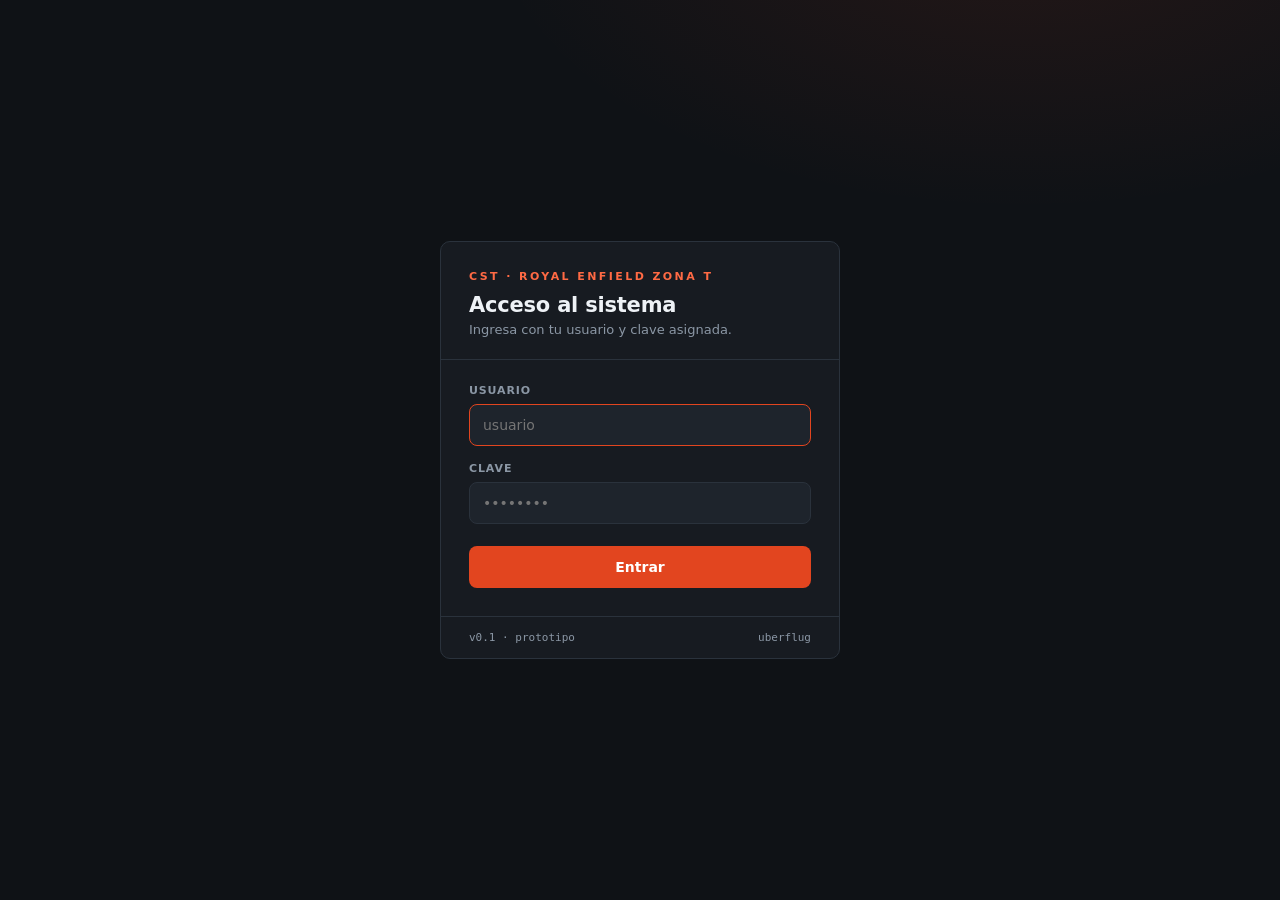
==== agente-cst.html @ 7fef7614 "feat: login con roles y guard de sesion en todas las vistas - Agrega login.html (roles: tecnico, ven" ====
<!DOCTYPE html>
<html lang="es">
<head>
<meta charset="UTF-8">
<meta name="viewport" content="width=device-width, initial-scale=1.0">
<script>
/* Guard de sesion: sin sesion valida -> login */
(function(){
  try{
    var s = JSON.parse(sessionStorage.getItem("cst_session") || "null");
    if(!s || !s.role){ location.replace("login.html"); }
  }catch(e){ location.replace("login.html"); }
})();
</script>
<title>Agente IA — CST Royal Enfield</title>
<style>
  @import url('https://fonts.googleapis.com/css2?family=Inter:wght@400;500;600;700&display=swap');

  :root {
    --red: #C8102E;
    --gold: #C9A84C;
    --bg: #1A1A1A;
    --card: #242424;
    --input-bg: #2E2E2E;
    --border: #3A3A3A;
    --border-focus: #C9A84C;
    --text: #F0F0F0;
    --text-muted: #888;
    --error: #FF4D4D;
  }

  * { box-sizing: border-box; margin: 0; padding: 0; }

  html, body {
    height: 100%;
    background: var(--bg);
    color: var(--text);
    font-family: 'Inter', sans-serif;
  }

  body {
    display: flex;
    flex-direction: column;
  }

  .header {
    display: flex;
    align-items: center;
    gap: 12px;
    padding: 16px 20px;
    border-bottom: 1px solid var(--border);
    flex-shrink: 0;
  }

  .back-btn {
    display: flex;
    align-items: center;
    justify-content: center;
    width: 36px;
    height: 36px;
    background: var(--card);
    border: 1px solid var(--border);
    border-radius: 8px;
    text-decoration: none;
    color: var(--text);
    font-size: 16px;
    transition: border-color 0.15s;
    flex-shrink: 0;
  }

  .back-btn:hover { border-color: var(--gold); }

  .header-text h1 {
    font-size: 16px;
    font-weight: 700;
    color: var(--text);
  }

  .header-text p {
    font-size: 12px;
    color: var(--text-muted);
  }

  .header-dot {
    width: 8px;
    height: 8px;
    background: #2ECC71;
    border-radius: 50%;
    margin-left: auto;
    flex-shrink: 0;
    box-shadow: 0 0 6px rgba(46,204,113,0.5);
  }

  .chat-wrap {
    flex: 1;
    display: flex;
    flex-direction: column;
    min-height: 0;
    padding: 0 16px;
    max-width: 640px;
    width: 100%;
    margin: 0 auto;
  }

  .chat-history {
    flex: 1;
    overflow-y: auto;
    padding: 20px 0 16px;
    display: flex;
    flex-direction: column;
    gap: 16px;
  }

  .chat-empty {
    color: var(--text-muted);
    font-size: 14px;
    text-align: center;
    margin: auto;
    line-height: 1.6;
  }

  .chat-empty strong {
    display: block;
    font-size: 16px;
    color: var(--text);
    margin-bottom: 8px;
  }

  .suggestions {
    display: flex;
    flex-direction: column;
    gap: 8px;
    margin-top: 20px;
  }

  .suggestion {
    background: var(--card);
    border: 1px solid var(--border);
    border-radius: 10px;
    padding: 10px 14px;
    font-size: 13px;
    color: var(--text-muted);
    cursor: pointer;
    transition: border-color 0.15s, color 0.15s;
    text-align: left;
  }

  .suggestion:hover { border-color: var(--gold); color: var(--text); }

  .chat-msg {
    display: flex;
    flex-direction: column;
    gap: 4px;
    max-width: 85%;
  }

  .chat-msg.user { align-self: flex-end; align-items: flex-end; }
  .chat-msg.assistant { align-self: flex-start; }

  .chat-role {
    font-size: 10px;
    font-weight: 700;
    text-transform: uppercase;
    letter-spacing: 0.6px;
    color: var(--text-muted);
    padding: 0 4px;
  }

  .chat-bubble {
    padding: 11px 15px;
    border-radius: 12px;
    font-size: 14px;
    line-height: 1.55;
  }

  .chat-msg.user .chat-bubble {
    background: var(--red);
    color: white;
    border-radius: 12px 12px 2px 12px;
  }

  .chat-msg.assistant .chat-bubble {
    background: var(--card);
    border: 1px solid var(--border);
    color: var(--text);
    border-radius: 12px 12px 12px 2px;
  }

  .chat-msg.assistant.thinking .chat-bubble {
    color: var(--text-muted);
    font-style: italic;
  }

  .input-area {
    padding: 12px 0 24px;
    flex-shrink: 0;
  }

  .input-row {
    display: flex;
    gap: 10px;
    background: var(--card);
    border: 1px solid var(--border);
    border-radius: 12px;
    padding: 8px 8px 8px 16px;
    transition: border-color 0.15s;
  }

  .input-row:focus-within { border-color: var(--border-focus); }

  .input-row input {
    flex: 1;
    background: transparent;
    border: none;
    color: var(--text);
    font-family: 'Inter', sans-serif;
    font-size: 14px;
    outline: none;
    padding: 4px 0;
  }

  .input-row input::placeholder { color: var(--text-muted); }

  .send-btn {
    background: var(--red);
    color: white;
    border: none;
    border-radius: 8px;
    width: 36px;
    height: 36px;
    cursor: pointer;
    display: flex;
    align-items: center;
    justify-content: center;
    flex-shrink: 0;
    transition: opacity 0.15s;
  }

  .send-btn svg { width: 16px; height: 16px; fill: white; }
  .send-btn:hover { opacity: 0.85; }
  .send-btn:disabled { opacity: 0.4; cursor: not-allowed; }

  .input-hint {
    font-size: 11px;
    color: var(--text-muted);
    text-align: center;
    margin-top: 8px;
  }
</style>
</head>
<body>

  <div class="header">
    <a class="back-btn" href="index.html">←</a>
    <svg viewBox="0 0 24 24" fill="none" stroke="white" stroke-width="2" style="width:28px;height:28px;flex-shrink:0"><path d="M12 2a2 2 0 0 1 2 2c0 .74-.4 1.39-1 1.73V7h1a7 7 0 0 1 7 7h1a1 1 0 0 1 1 1v3a1 1 0 0 1-1 1h-1v1a2 2 0 0 1-2 2H5a2 2 0 0 1-2-2v-1H2a1 1 0 0 1-1-1v-3a1 1 0 0 1 1-1h1a7 7 0 0 1 7-7h1V5.73c-.6-.34-1-.99-1-1.73a2 2 0 0 1 2-2z"/><circle cx="9" cy="13" r="1"/><circle cx="15" cy="13" r="1"/></svg>
    <div class="header-text">
      <h1>Agente IA</h1>
      <p>CST Royal Enfield · Llama 3.1 via Groq</p>
    </div>
    <div class="header-dot"></div>
  </div>

  <div class="chat-wrap">
    <div class="chat-history" id="chatHistory">
      <div class="chat-empty">
        <strong>Hola, soy el asistente del taller</strong>
        Pregúntame sobre motos en taller, técnicos,<br>tiempos de entrega o facturación.
        <div class="suggestions">
          <button class="suggestion" onclick="askSuggestion(this)">¿Cuántas motos están en taller ahora?</button>
          <button class="suggestion" onclick="askSuggestion(this)">¿Cuál es la tasa de upsell cerrado este mes?</button>
          <button class="suggestion" onclick="askSuggestion(this)">¿Qué técnico tiene más motos asignadas?</button>
        </div>
      </div>
    </div>

    <div class="input-area">
      <div class="input-row">
        <input type="text" id="chatInput" placeholder="Escribe tu pregunta..." onkeydown="if(event.key==='Enter') sendChat()">
        <button class="send-btn" id="sendBtn" onclick="sendChat()" title="Enviar">
          <svg viewBox="0 0 24 24"><path d="M2.01 21L23 12 2.01 3 2 10l15 2-15 2z"/></svg>
        </button>
      </div>
      <p class="input-hint">Powered by Groq · Llama 3.1</p>
    </div>
  </div>

<script>
  const WORKER_URL = 'https://cst-royal-enfield-api.juanguillermoalba.workers.dev';

  let chatHistory = [];
  let emptyScreenRemoved = false;
  let tallerContext = null;

  async function loadContext() {
    try {
      const res = await fetch(`${WORKER_URL}/dashboard`);
      const data = await res.json();
      const salidas = data.salida?.records || [];
      const ingresos = data.ingreso?.records || [];
      const ahora = new Date();

      const placasConSalida = new Set(salidas.map(s => (s.fields['Placa'] || '').toUpperCase()).filter(Boolean));
      const motosEnTaller = ingresos.filter(r => !placasConSalida.has((r.fields['Placa'] || '').toUpperCase()));

      const pendientesMas24h = motosEnTaller.filter(r => {
        const ts = r.fields['Timestamp ingreso'];
        return ts && (ahora - new Date(ts)) > 86400000;
      });

      const tecnicoCount = {};
      ingresos.forEach(r => {
        const t = r.fields['Técnico asignado'];
        if (t) tecnicoCount[t] = (tecnicoCount[t] || 0) + 1;
      });

      const facturacionPorTecnico = {};
      salidas.forEach(s => {
        const t = s.fields['Técnico entrega'];
        const v = s.fields['Valor final'] || 0;
        if (t) facturacionPorTecnico[t] = (facturacionPorTecnico[t] || 0) + v;
      });

      const ingresoByPlaca = {};
      ingresos.forEach(r => { if (r.fields['Placa']) ingresoByPlaca[(r.fields['Placa'] || '').toUpperCase()] = r; });

      const retrasosPorTecnico = {};
      salidas.filter(s => s.fields['Entrega'] === 'Retrasada').forEach(s => {
        const ing = ingresoByPlaca[(s.fields['Placa'] || '').toUpperCase()];
        const t = ing?.fields['Técnico asignado'] || s.fields['Técnico entrega'];
        if (t) retrasosPorTecnico[t] = (retrasosPorTecnico[t] || 0) + 1;
      });

      const servicioCount = {};
      ingresos.forEach(r => {
        const tipos = Array.isArray(r.fields['Tipo servicio']) ? r.fields['Tipo servicio'] : [r.fields['Tipo servicio']].filter(Boolean);
        tipos.forEach(t => { if (t) servicioCount[t] = (servicioCount[t] || 0) + 1; });
      });
      const serviciosSorted = Object.entries(servicioCount).sort((a, b) => b[1] - a[1]).map(([servicio, cantidad]) => ({ servicio, cantidad }));

      const origenCount = {};
      ingresos.forEach(r => { const o = r.fields['Origen']; if (o) origenCount[o] = (origenCount[o] || 0) + 1; });

      const valorFacturado = salidas.reduce((s, r) => s + (r.fields['Valor final'] || 0), 0);
      const salidaConValor = salidas.filter(r => r.fields['Valor final'] > 0);
      const ticketPromedio = salidaConValor.length ? Math.round(valorFacturado / salidaConValor.length) : 0;
      const entregasATiempo = salidas.filter(s => s.fields['Entrega'] === 'A tiempo').length;
      const entregasRetrasadas = salidas.filter(s => s.fields['Entrega'] === 'Retrasada').length;
      const upsellsCerrados = salidas.filter(s => s.fields['Upsell cerrado'] === true).length;
      const tasaEntrega = salidas.length ? Math.round(entregasATiempo * 100 / salidas.length) + '%' : '0%';
      const tasaUpsell = salidas.length ? Math.round(upsellsCerrados * 100 / salidas.length) + '%' : '0%';

      tallerContext = {
        total_ingresos: ingresos.length,
        total_salidas: salidas.length,
        motos_en_taller: motosEnTaller.length,
        motos_pendientes_mas_24h: pendientesMas24h.length,
        motos_en_taller_detalle: motosEnTaller.map(r => ({
          placa: r.fields['Placa'],
          tecnico: r.fields['Técnico asignado'],
          tipo_servicio: r.fields['Tipo servicio'],
          horas_en_taller: r.fields['Timestamp ingreso'] ? Math.round((ahora - new Date(r.fields['Timestamp ingreso'])) / 3600000) : null,
          complejidad: r.fields['Complejidad']
        })),
        clientes_nuevos: ingresos.filter(r => r.fields['Tipo cliente'] === 'Nuevo').length,
        clientes_recurrentes: ingresos.filter(r => r.fields['Tipo cliente'] === 'Recurrente').length,
        tasa_entrega_tiempo: tasaEntrega,
        tasa_upsell_cerrado: tasaUpsell,
        valor_facturado_total: valorFacturado,
        ticket_promedio: ticketPromedio,
        upsells_cerrados: upsellsCerrados,
        servicios_frecuentes: serviciosSorted,
        motos_por_tecnico: tecnicoCount,
        facturacion_por_tecnico: facturacionPorTecnico,
        retrasos_por_tecnico: retrasosPorTecnico,
        origen_clientes: origenCount
      };
    } catch (e) {
      tallerContext = {};
    }
  }

  function removeEmptyScreen() {
    if (!emptyScreenRemoved) {
      const empty = document.querySelector('.chat-empty');
      if (empty) empty.remove();
      emptyScreenRemoved = true;
    }
  }

  function addMessage(text, role, extra = '') {
    removeEmptyScreen();
    const history = document.getElementById('chatHistory');
    const div = document.createElement('div');
    div.className = `chat-msg ${role}${extra ? ' ' + extra : ''}`;
    div.innerHTML = `
      <span class="chat-role">${role === 'user' ? 'Tú' : 'Asistente'}</span>
      <div class="chat-bubble">${text.replace(/\n/g, '<br>')}</div>
    `;
    history.appendChild(div);
    history.scrollTop = history.scrollHeight;
    return div;
  }

  function askSuggestion(btn) {
    document.getElementById('chatInput').value = btn.textContent;
    sendChat();
  }

  async function sendChat() {
    const input = document.getElementById('chatInput');
    const btn = document.getElementById('sendBtn');
    const msg = input.value.trim();
    if (!msg) return;

    addMessage(msg, 'user');
    input.value = '';
    btn.disabled = true;

    chatHistory.push({ role: 'user', content: msg });

    const thinkingEl = addMessage('Pensando...', 'assistant', 'thinking');

    try {
      const res = await fetch(`${WORKER_URL}/chat`, {
        method: 'POST',
        headers: { 'Content-Type': 'application/json' },
        body: JSON.stringify({
          messages: chatHistory,
          context: {
            total_ingresos: tallerContext?.total_ingresos,
            total_salidas: tallerContext?.total_salidas,
            motos_en_taller: tallerContext?.motos_en_taller,
            pendientes_24h: tallerContext?.motos_pendientes_mas_24h,
            clientes_nuevos: tallerContext?.clientes_nuevos,
            clientes_recurrentes: tallerContext?.clientes_recurrentes,
            tasa_entrega: tallerContext?.tasa_entrega_tiempo,
            tasa_upsell: tallerContext?.tasa_upsell_cerrado,
            valor_facturado: tallerContext?.valor_facturado_total,
            ticket_promedio: tallerContext?.ticket_promedio,
            servicios_frecuentes: tallerContext?.servicios_frecuentes,
            motos_por_tecnico: tallerContext?.motos_por_tecnico,
            facturacion_por_tecnico: tallerContext?.facturacion_por_tecnico,
            origen_clientes: tallerContext?.origen_clientes,
            upsells_cerrados: tallerContext?.upsells_cerrados,
            motos_en_taller_detalle: tallerContext?.motos_en_taller_detalle,
            retrasos_por_tecnico: tallerContext?.retrasos_por_tecnico
          }
        }),
      });

      thinkingEl.remove();

      if (!res.ok) throw new Error('Error del servidor');

      const data = await res.json();
      const reply = data.text || 'Sin respuesta';
      const esRateLimit = reply.toLowerCase().includes('rate limit') || reply.toLowerCase().includes('limit reached');
      const esCredito = reply.toLowerCase().includes('quota') || reply.toLowerCase().includes('billing');
      let mensajeFinal;
      if (esRateLimit) {
        mensajeFinal = 'Demasiadas consultas seguidas. Espera 10 segundos e intenta de nuevo.';
      } else if (esCredito) {
        mensajeFinal = 'Límite del plan alcanzado. Intenta en unos minutos.';
      } else {
        mensajeFinal = reply;
      }
      chatHistory.push({ role: 'assistant', content: mensajeFinal });
      addMessage(mensajeFinal, 'assistant');

    } catch (err) {
      thinkingEl.remove();
      addMessage('Error al conectar con el asistente. Intenta de nuevo.', 'assistant');
      chatHistory.pop();
    } finally {
      btn.disabled = false;
      input.focus();
    }
  }

  loadContext();
</script>
</body>
</html>
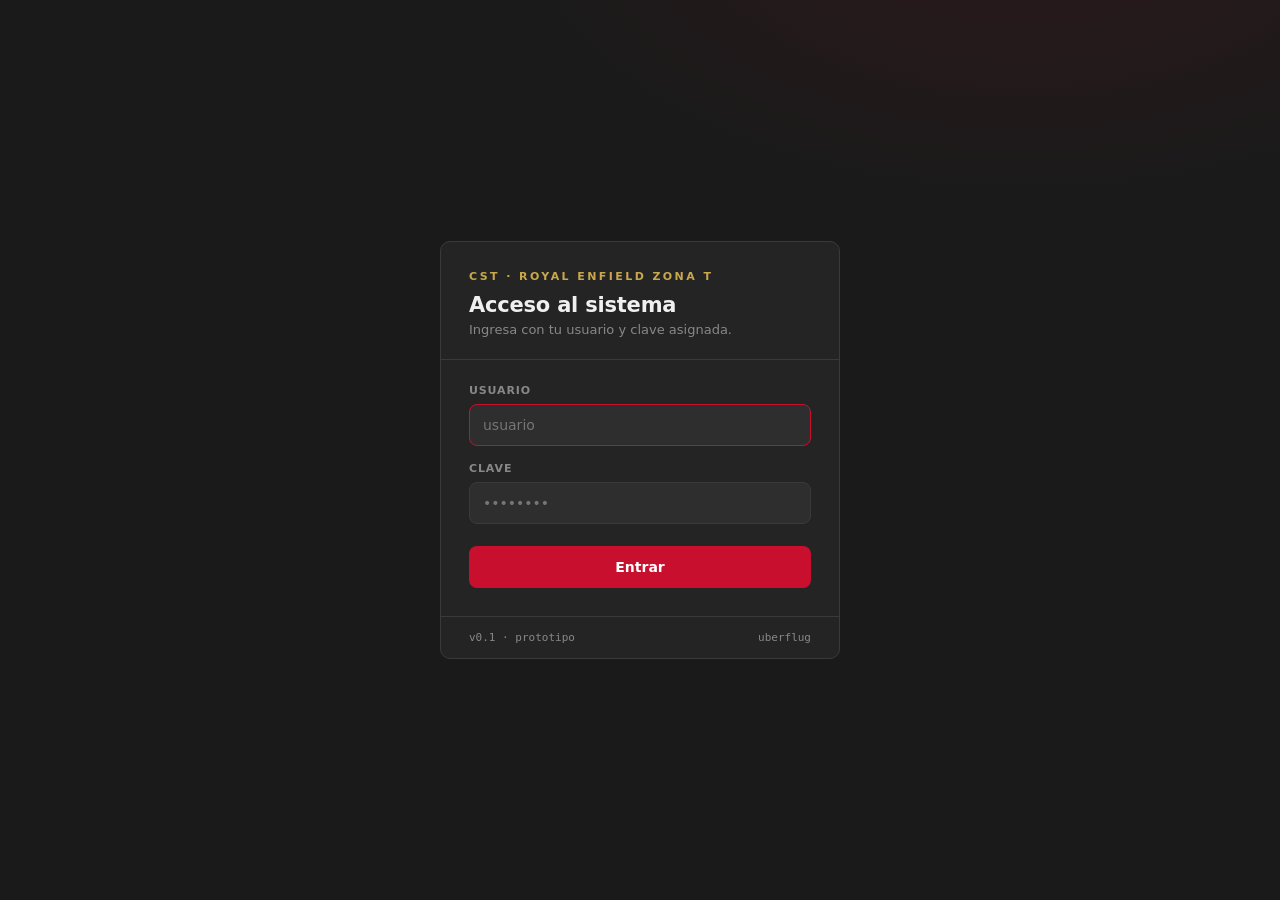
==== commit ce0fc3bf: "Role-based routing + fix logout + index menu por rol Co-Authored-By: Claude Opus 4.8 <noreply@anthro" ====
--- a/agente-cst.html
+++ b/agente-cst.html
@@ -8,7 +8,7 @@
 (function(){
   try{
     var s = JSON.parse(sessionStorage.getItem("cst_session") || "null");
-    if(!s || !s.role){ location.replace("login.html"); }
+    if(!s || s.role !== "manager"){ location.replace("login.html"); }
   }catch(e){ location.replace("login.html"); }
 })();
 </script>
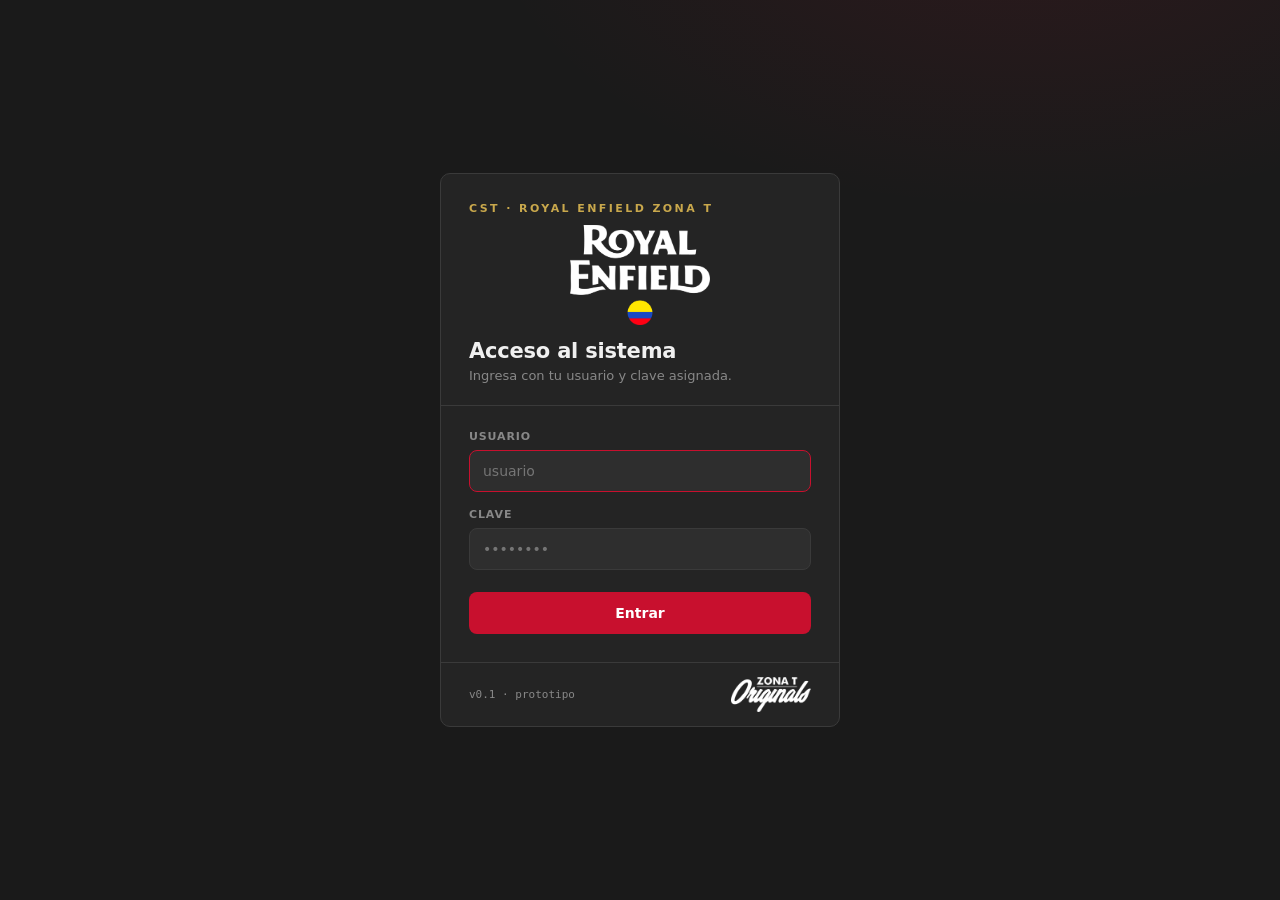
==== commit b1d1400d: "Cache-bust auth.js with ?v=2 on all protected pages Fuerza recarga del auth.js nuevo (banner "Ver co" ====
--- a/agente-cst.html
+++ b/agente-cst.html
@@ -3,14 +3,10 @@
 <head>
 <meta charset="UTF-8">
 <meta name="viewport" content="width=device-width, initial-scale=1.0">
+<script src="auth.js?v=2"></script>
 <script>
-/* Guard de sesion: sin sesion valida -> login */
-(function(){
-  try{
-    var s = JSON.parse(sessionStorage.getItem("cst_session") || "null");
-    if(!s || s.role !== "manager"){ location.replace("login.html"); }
-  }catch(e){ location.replace("login.html"); }
-})();
+/* Guard de rol: solo manager */
+guard(["manager"]);
 </script>
 <title>Agente IA — CST Royal Enfield</title>
 <style>
@@ -293,7 +289,7 @@
 
   async function loadContext() {
     try {
-      const res = await fetch(`${WORKER_URL}/dashboard`);
+      const res = await authFetch(`${WORKER_URL}/dashboard`);
       const data = await res.json();
       const salidas = data.salida?.records || [];
       const ingresos = data.ingreso?.records || [];
@@ -421,7 +417,7 @@
     const thinkingEl = addMessage('Pensando...', 'assistant', 'thinking');
 
     try {
-      const res = await fetch(`${WORKER_URL}/chat`, {
+      const res = await authFetch(`${WORKER_URL}/chat`, {
         method: 'POST',
         headers: { 'Content-Type': 'application/json' },
         body: JSON.stringify({
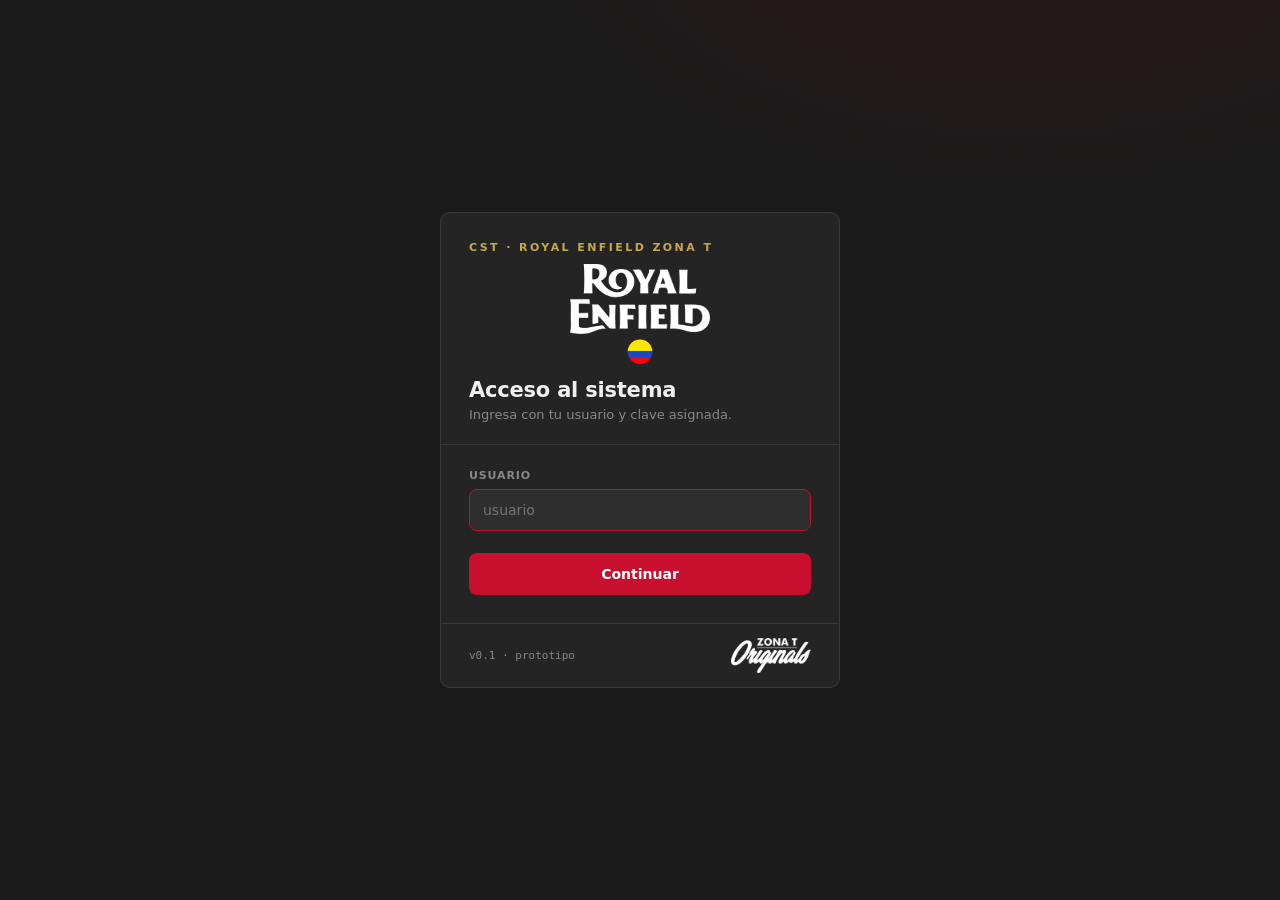
==== commit fac318b0: "Add info (i) button with per-page description on each page Shared page-info.js injects a small ⓘ but" ====
--- a/agente-cst.html
+++ b/agente-cst.html
@@ -3,10 +3,11 @@
 <head>
 <meta charset="UTF-8">
 <meta name="viewport" content="width=device-width, initial-scale=1.0">
-<script src="auth.js?v=2"></script>
+<script src="auth.js?v=3"></script>
+<script src="page-info.js?v=1"></script>
 <script>
 /* Guard de rol: solo manager */
-guard(["manager"]);
+guard(["manager","developer"]);
 </script>
 <title>Agente IA — CST Royal Enfield</title>
 <style>
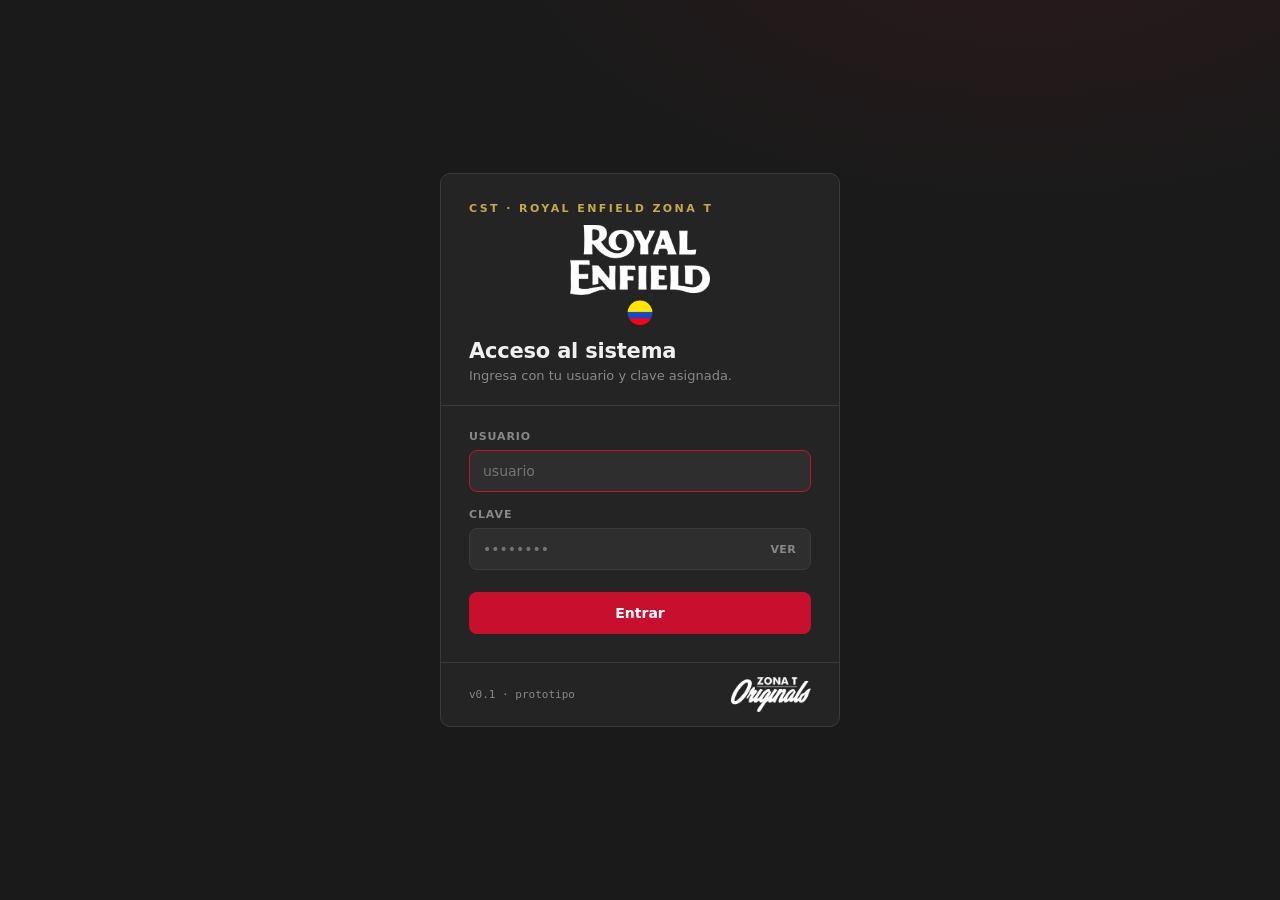
==== commit 8eb51645: "Sidebar de navegación para admin/manager/developer + redirect por rol - sidebar.js (nuevo, compartid" ====
--- a/agente-cst.html
+++ b/agente-cst.html
@@ -6,8 +6,8 @@
 <script src="auth.js?v=3"></script>
 <script src="page-info.js?v=1"></script>
 <script>
-/* Guard de rol: solo manager */
-guard(["manager","developer"]);
+/* Guard de rol: admin, manager, developer */
+guard(["admin","manager","developer"]);
 </script>
 <title>Agente IA — CST Royal Enfield</title>
 <style>
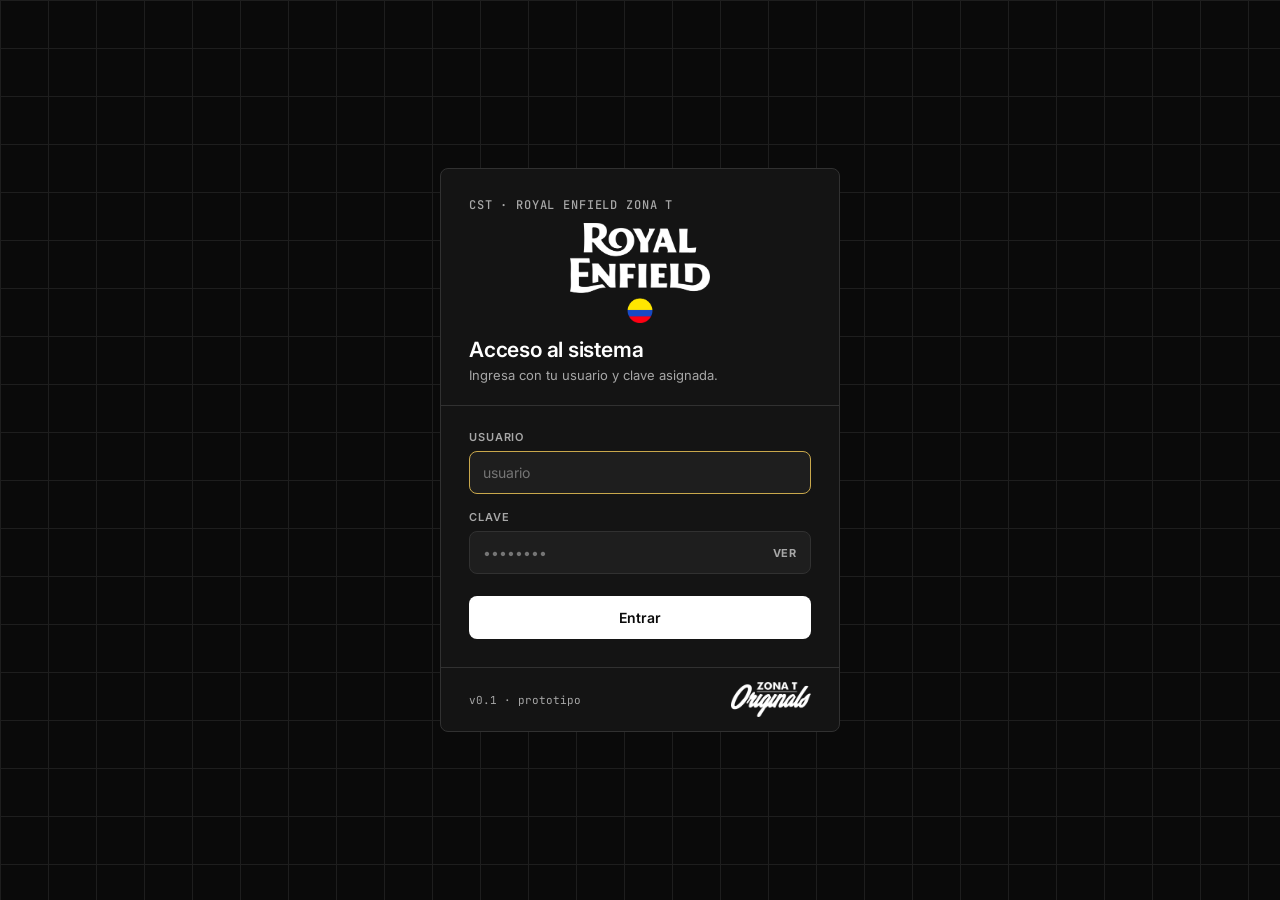
==== commit cc45de9d: "fix(dashboards): foto de hoy separada del período, % promotores, meta sin IVA, sin agente IA - Geren" ====
--- a/agente-cst.html
+++ b/agente-cst.html
@@ -1,6 +1,8 @@
 <!DOCTYPE html>
 <html lang="es">
 <head>
+<!-- Agente IA retirado por ahora (respondía con datos legado de Airtable). Se retoma cuando se defina una versión de bajo costo sobre D1. -->
+<script>location.replace("index.html");</script>
 <meta charset="UTF-8">
 <meta name="viewport" content="width=device-width, initial-scale=1.0">
 <script src="auth.js?v=3"></script>
